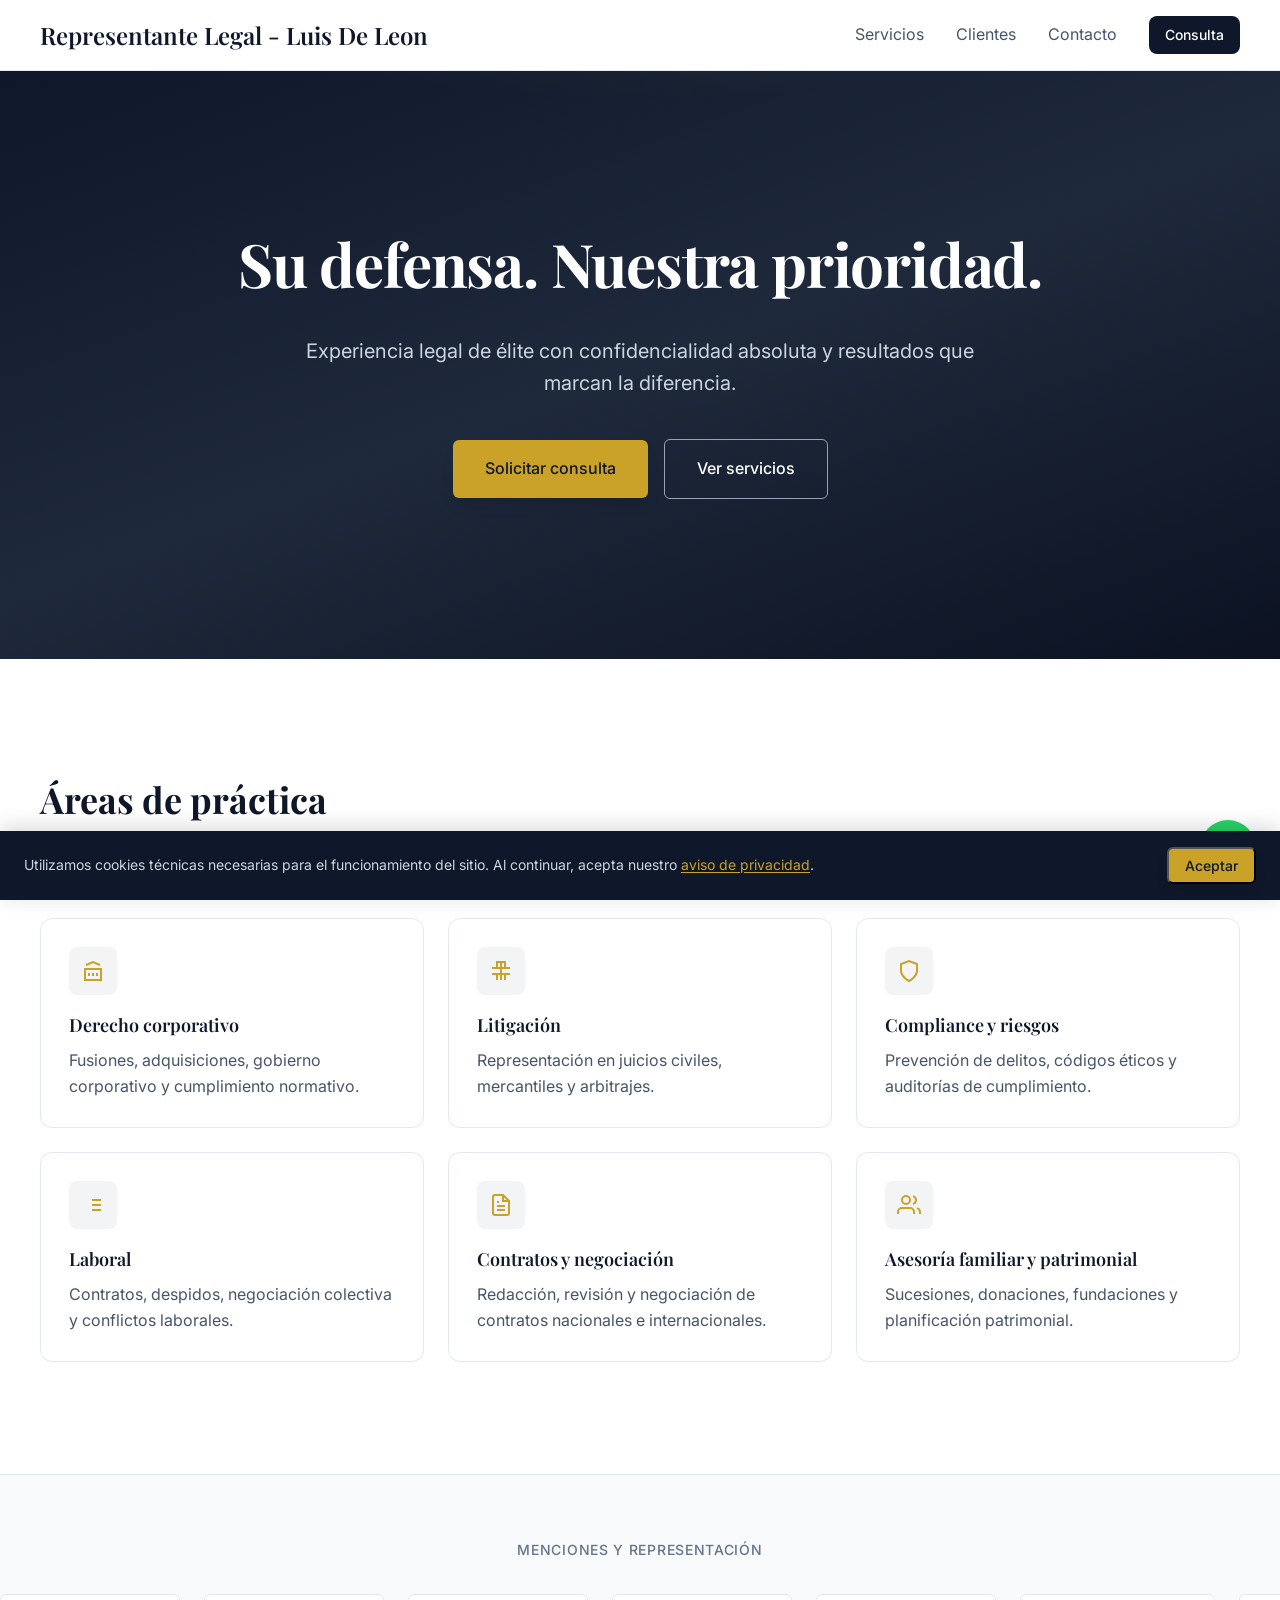
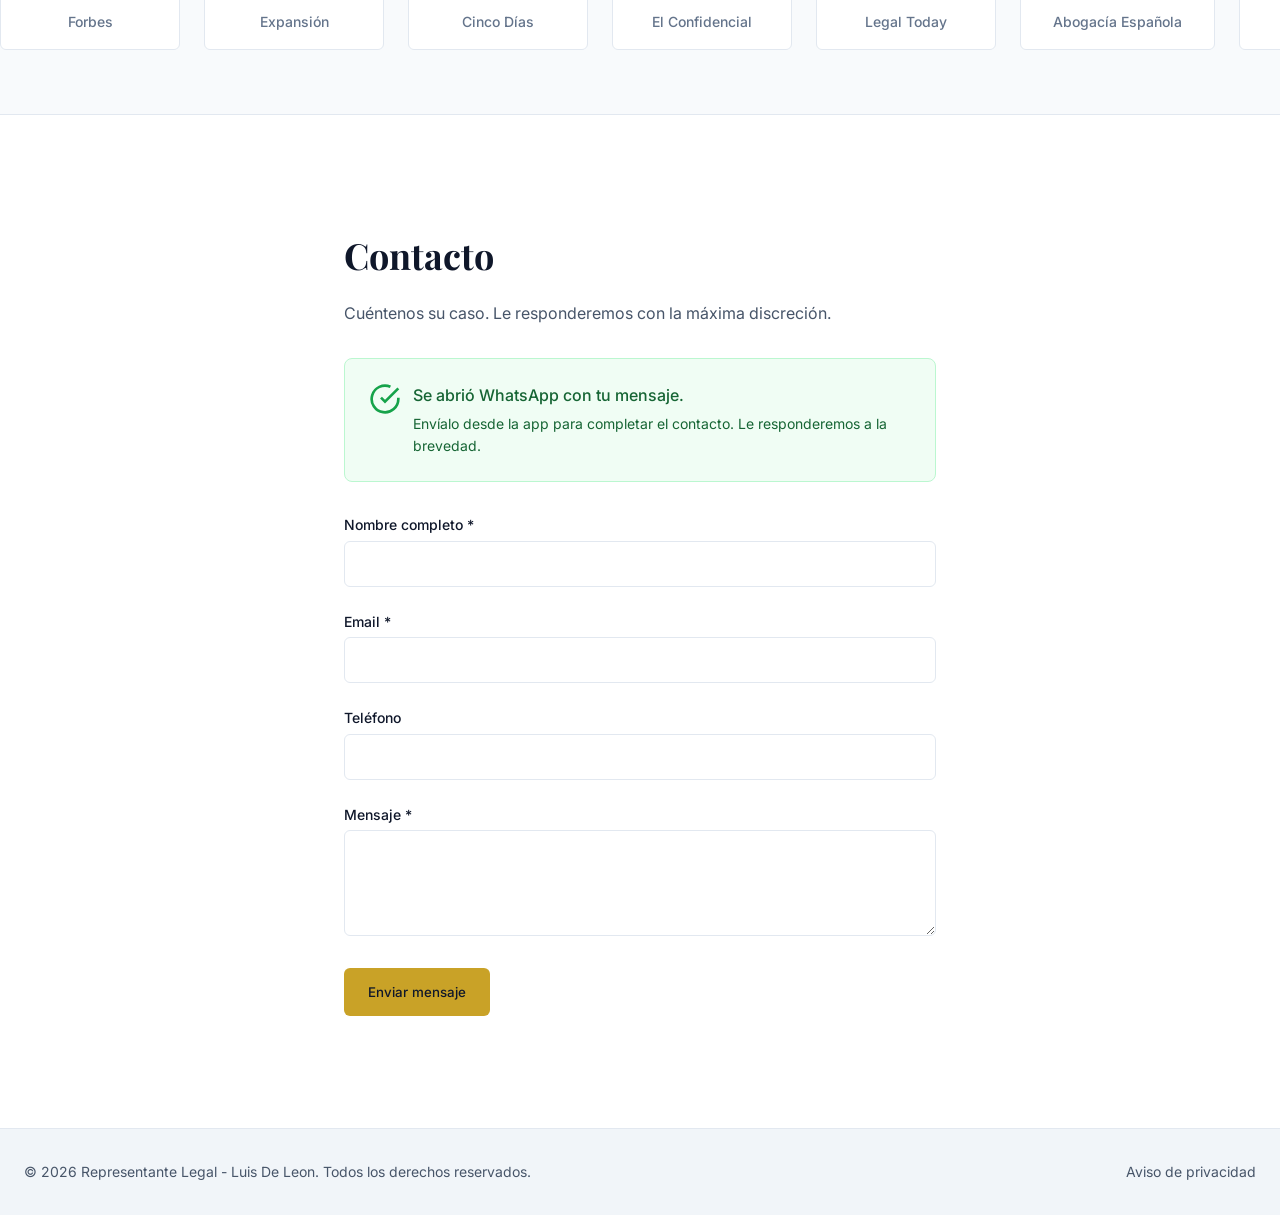
==== index.html @ 4adffdd0 "Add files via upload" ====
<!DOCTYPE html>
<html lang="es">
<head>
  <meta charset="UTF-8" />
  <meta name="viewport" content="width=device-width, initial-scale=1.0" />
  <meta http-equiv="X-UA-Compatible" content="IE=edge" />
  <meta name="description" content="Despacho legal de élite. Representante Legal - Luis De Leon. Defensa jurídica experta, corporativo, litigación y compliance con confidencialidad absoluta." />
  <meta name="keywords" content="abogado, representante legal, derecho corporativo, litigación, compliance, Luis De Leon, asesoría legal" />
  <meta name="author" content="Representante Legal - Luis De Leon" />
  <meta name="robots" content="index, follow" />
  <meta name="theme-color" content="#1a2b49" />
  <link rel="canonical" href="https://tudominio.com/" />
  <!-- Open Graph -->
  <meta property="og:type" content="website" />
  <meta property="og:url" content="https://tudominio.com/" />
  <meta property="og:title" content="Representante Legal - Luis De Leon | Defensa jurídica experta" />
  <meta property="og:description" content="Experiencia legal de élite con confidencialidad absoluta. Corporativo, litigación, compliance y asesoría patrimonial." />
  <meta property="og:image" content="https://tudominio.com/og-image.jpg" />
  <meta property="og:locale" content="es_ES" />
  <meta property="og:site_name" content="Representante Legal - Luis De Leon" />
  <!-- Twitter Card -->
  <meta name="twitter:card" content="summary_large_image" />
  <meta name="twitter:title" content="Representante Legal - Luis De Leon" />
  <meta name="twitter:description" content="Defensa jurídica experta y consultoría con confidencialidad absoluta." />
  <!-- Seguridad: reducir riesgos XSS (no bloquea scripts externos) -->
  <meta http-equiv="X-Content-Type-Options" content="nosniff" />
  <meta http-equiv="Referrer-Policy" content="strict-origin-when-cross-origin" />
  <title>Representante Legal - Luis De Leon | Defensa jurídica experta</title>
  <link rel="preconnect" href="https://fonts.googleapis.com" />
  <link rel="preconnect" href="https://fonts.gstatic.com" crossorigin />
  <link href="https://fonts.googleapis.com/css2?family=Inter:wght@400;500;600;700&family=Playfair+Display:wght@600;700&display=swap" rel="stylesheet" />
  <link rel="stylesheet" href="css/style.css" />
  <script type="application/ld+json">
  {
    "@context": "https://schema.org",
    "@type": "LegalService",
    "name": "Representante Legal - Luis De Leon",
    "description": "Defensa jurídica experta y consultoría con confidencialidad absoluta. Áreas: derecho corporativo, litigación, compliance, laboral, contratos y asesoría patrimonial.",
    "url": "https://tudominio.com/",
    "areaServed": "ES",
    "serviceType": ["Derecho corporativo", "Litigación", "Compliance", "Derecho laboral", "Contratos", "Asesoría patrimonial"]
  }
  </script>
</head>
<body>
  <header class="header" role="banner">
    <div class="header-inner">
      <a href="index.html" class="logo" aria-label="Representante Legal - Luis De Leon - Inicio">Representante Legal - Luis De Leon</a>
      <nav class="nav-desktop" aria-label="Navegación principal">
        <a href="index.html#servicios">Servicios</a>
        <a href="index.html#clientes">Clientes</a>
        <a href="index.html#contacto">Contacto</a>
        <a href="index.html#contacto" class="btn-consulta">Consulta</a>
      </nav>
      <button type="button" class="btn-menu" aria-expanded="false" aria-controls="mobile-menu" aria-label="Abrir menú">
        <svg class="icon-menu" width="24" height="24" viewBox="0 0 24 24" fill="none" stroke="currentColor" stroke-width="2" aria-hidden="true"><path d="M3 12h18M3 6h18M3 18h18"/></svg>
        <svg class="icon-close" width="24" height="24" viewBox="0 0 24 24" fill="none" stroke="currentColor" stroke-width="2" aria-hidden="true" hidden><path d="M18 6L6 18M6 6l12 12"/></svg>
      </button>
    </div>
    <div id="mobile-menu" class="mobile-menu" hidden aria-label="Menú móvil">
      <a href="index.html#servicios">Servicios</a>
      <a href="index.html#clientes">Clientes</a>
      <a href="index.html#contacto">Contacto</a>
      <a href="index.html#contacto" class="btn-consulta-mobile">Consulta</a>
    </div>
  </header>

  <main>
    <section class="hero" aria-labelledby="hero-heading">
      <div class="hero-inner">
        <h1 id="hero-heading">Su defensa. Nuestra prioridad.</h1>
        <p class="hero-subtitle">Experiencia legal de élite con confidencialidad absoluta y resultados que marcan la diferencia.</p>
        <div class="hero-buttons">
          <a href="#contacto" class="btn btn-primary cta-shine">Solicitar consulta</a>
          <a href="#servicios" class="btn btn-secondary">Ver servicios</a>
        </div>
      </div>
    </section>

    <section id="servicios" class="section section-services" aria-labelledby="services-heading">
      <div class="container">
        <h2 id="services-heading">Áreas de práctica</h2>
        <p class="section-lead">Servicios legales de alto nivel para empresas, directivos y familias.</p>
        <ul class="services-grid" role="list">
          <li><article class="service-card"><span class="service-icon" aria-hidden="true"><svg width="24" height="24" viewBox="0 0 24 24" fill="none" stroke="currentColor" stroke-width="2"><path d="M3 21h18M3 10h18M5 6l7-3 7 3M4 10v11M20 10v11M8 14v3M12 14v3M16 14v3"/></svg></span><h3>Derecho corporativo</h3><p>Fusiones, adquisiciones, gobierno corporativo y cumplimiento normativo.</p></article></li>
          <li><article class="service-card"><span class="service-icon" aria-hidden="true"><svg width="24" height="24" viewBox="0 0 24 24" fill="none" stroke="currentColor" stroke-width="2"><path d="M12 3v18M3 9h18M3 15h18M8 9V3h8v6M8 21v-6h8v6"/></svg></span><h3>Litigación</h3><p>Representación en juicios civiles, mercantiles y arbitrajes.</p></article></li>
          <li><article class="service-card"><span class="service-icon" aria-hidden="true"><svg width="24" height="24" viewBox="0 0 24 24" fill="none" stroke="currentColor" stroke-width="2"><path d="M12 22s8-4 8-10V5l-8-3-8 3v7c0 6 8 10 8 10z"/></svg></span><h3>Compliance y riesgos</h3><p>Prevención de delitos, códigos éticos y auditorías de cumplimiento.</p></article></li>
          <li><article class="service-card"><span class="service-icon" aria-hidden="true"><svg width="24" height="24" viewBox="0 0 24 24" fill="none" stroke="currentColor" stroke-width="2"><path d="M20 7h-9M20 12h-9M20 17h-9M4 7h.01M4 12h.01M4 17h.01"/></svg></span><h3>Laboral</h3><p>Contratos, despidos, negociación colectiva y conflictos laborales.</p></article></li>
          <li><article class="service-card"><span class="service-icon" aria-hidden="true"><svg width="24" height="24" viewBox="0 0 24 24" fill="none" stroke="currentColor" stroke-width="2"><path d="M14 2H6a2 2 0 0 0-2 2v16a2 2 0 0 0 2 2h12a2 2 0 0 0 2-2V8z"/><path d="M14 2v6h6M16 13H8M16 17H8M10 9H8"/></svg></span><h3>Contratos y negociación</h3><p>Redacción, revisión y negociación de contratos nacionales e internacionales.</p></article></li>
          <li><article class="service-card"><span class="service-icon" aria-hidden="true"><svg width="24" height="24" viewBox="0 0 24 24" fill="none" stroke="currentColor" stroke-width="2"><path d="M17 21v-2a4 4 0 0 0-4-4H5a4 4 0 0 0-4 4v2"/><circle cx="9" cy="7" r="4"/><path d="M23 21v-2a4 4 0 0 0-3-3.87M16 3.13a4 4 0 0 1 0 7.75"/></svg></span><h3>Asesoría familiar y patrimonial</h3><p>Sucesiones, donaciones, fundaciones y planificación patrimonial.</p></article></li>
        </ul>
      </div>
    </section>

    <section id="clientes" class="section section-social" aria-labelledby="social-heading">
      <p id="social-heading" class="social-label">Menciones y representación</p>
      <div class="carousel-wrap">
        <div class="carousel-track" aria-hidden="true">
          <span class="carousel-item">Forbes</span><span class="carousel-item">Expansión</span><span class="carousel-item">Cinco Días</span><span class="carousel-item">El Confidencial</span><span class="carousel-item">Legal Today</span><span class="carousel-item">Abogacía Española</span><span class="carousel-item">ICAM</span><span class="carousel-item">Consejo General</span>
          <span class="carousel-item">Forbes</span><span class="carousel-item">Expansión</span><span class="carousel-item">Cinco Días</span><span class="carousel-item">El Confidencial</span><span class="carousel-item">Legal Today</span><span class="carousel-item">Abogacía Española</span><span class="carousel-item">ICAM</span><span class="carousel-item">Consejo General</span>
        </div>
      </div>
    </section>

    <section id="contacto" class="section section-contact" aria-labelledby="contact-heading">
      <div class="container container-narrow">
        <h2 id="contact-heading">Contacto</h2>
        <p class="section-lead">Cuéntenos su caso. Le responderemos con la máxima discreción.</p>
        <div id="form-success" class="form-success" hidden role="status">
          <svg width="32" height="32" viewBox="0 0 24 24" fill="none" stroke="currentColor" stroke-width="2" aria-hidden="true"><path d="M22 11.08V12a10 10 0 1 1-5.93-9.14"/><path d="M22 4L12 14.01l-3-3"/></svg>
          <div>
            <p class="form-success-title">Se abrió WhatsApp con tu mensaje.</p>
            <p class="form-success-text">Envíalo desde la app para completar el contacto. Le responderemos a la brevedad.</p>
          </div>
        </div>
        <form id="contact-form" class="contact-form" novalidate>
          <div class="field">
            <label for="name">Nombre completo *</label>
            <input type="text" id="name" name="name" autocomplete="name" required />
            <p id="name-error" class="field-error" role="alert" hidden></p>
          </div>
          <div class="field">
            <label for="email">Email *</label>
            <input type="email" id="email" name="email" autocomplete="email" required />
            <p id="email-error" class="field-error" role="alert" hidden></p>
          </div>
          <div class="field">
            <label for="phone">Teléfono</label>
            <input type="tel" id="phone" name="phone" autocomplete="tel" />
            <p id="phone-error" class="field-error" role="alert" hidden></p>
          </div>
          <div class="field">
            <label for="message">Mensaje *</label>
            <textarea id="message" name="message" rows="4" required></textarea>
            <p id="message-error" class="field-error" role="alert" hidden></p>
          </div>
          <p id="form-root-error" class="field-error form-root-error" role="alert" hidden></p>
          <button type="submit" class="btn btn-submit cta-shine" id="submit-btn">Enviar mensaje</button>
        </form>
      </div>
    </section>
  </main>

  <footer class="footer">
    <div class="footer-inner">
      <p class="footer-copy">© 2026 Representante Legal - Luis De Leon. Todos los derechos reservados.</p>
      <nav class="footer-nav" aria-label="Enlaces legales">
        <a href="aviso-privacidad.html">Aviso de privacidad</a>
      </nav>
    </div>
  </footer>

  <div id="cookie-consent" class="cookie-consent" role="dialog" aria-label="Aviso de cookies" aria-describedby="cookie-text">
    <div class="cookie-inner">
      <p id="cookie-text">Utilizamos cookies técnicas necesarias para el funcionamiento del sitio. Al continuar, acepta nuestro <a href="aviso-privacidad.html">aviso de privacidad</a>.</p>
      <div class="cookie-actions">
        <button type="button" id="cookie-accept" class="btn btn-primary btn-sm">Aceptar</button>
      </div>
    </div>
  </div>

  <a href="https://wa.me/528281201370" target="_blank" rel="noopener noreferrer" class="whatsapp-float" aria-label="Contactar por WhatsApp">
    <svg width="32" height="32" viewBox="0 0 24 24" fill="currentColor" aria-hidden="true"><path d="M17.472 14.382c-.297-.149-1.758-.867-2.03-.967-.273-.099-.471-.148-.67.15-.197.297-.767.966-.94 1.164-.173.199-.347.223-.644.075-.297-.15-1.255-.463-2.39-1.475-.883-.788-1.48-1.761-1.653-2.059-.173-.297-.018-.458.13-.606.134-.133.298-.347.446-.52.149-.174.198-.298.298-.497.099-.198.05-.371-.025-.52-.075-.149-.669-1.612-.916-2.207-.242-.579-.487-.5-.669-.51-.173-.008-.371-.01-.57-.01-.198 0-.52.074-.792.372-.272.297-1.04 1.016-1.04 2.479 0 1.462 1.065 2.875 1.213 3.074.149.198 2.096 3.2 5.077 4.487.709.306 1.262.489 1.694.625.712.227 1.36.195 1.871.118.571-.085 1.758-.719 2.006-1.413.248-.694.248-1.289.173-1.413-.074-.124-.272-.198-.57-.347m-5.421 7.403h-.004a9.87 9.87 0 01-5.031-1.378l-.361-.214-3.741.982.998-3.648-.235-.374a9.86 9.86 0 01-1.51-5.26c.001-5.45 4.436-9.884 9.888-9.884 2.64 0 5.122 1.03 6.988 2.898a9.825 9.825 0 012.893 6.994c-.003 5.45-4.437 9.884-9.885 9.884m8.413-18.297A11.815 11.815 0 0012.05 0C5.495 0 .16 5.335.157 11.892c0 2.096.547 4.142 1.588 5.945L.057 24l6.305-1.654a11.882 11.882 0 005.683 1.448h.005c6.554 0 11.89-5.335 11.893-11.893a11.821 11.821 0 00-3.48-8.413z"/></svg>
  </a>

  <script src="js/main.js"></script>
</body>
</html>
---- css/style.css ----
/* ===== Variables y base ===== */
:root {
  --navy: #0f172a;
  --navy-mid: #1e293b;
  --navy-light: #334155;
  --gold: #c9a227;
  --gold-soft: rgba(201, 162, 39, 0.15);
  --white: #ffffff;
  --slate-100: #f1f5f9;
  --slate-200: #e2e8f0;
  --slate-300: #cbd5e1;
  --slate-400: #94a3b8;
  --slate-500: #64748b;
  --slate-600: #475569;
  --slate-700: #334155;
  --green-50: #f0fdf4;
  --green-200: #bbf7d0;
  --green-600: #16a34a;
  --green-800: #166534;
  --red-600: #dc2626;
  --font-display: "Playfair Display", Georgia, serif;
  --font-body: "Inter", system-ui, sans-serif;
  --radius: 8px;
  --radius-lg: 12px;
  --shadow: 0 4px 6px -1px rgba(15, 23, 42, 0.08);
  --shadow-lg: 0 20px 25px -5px rgba(15, 23, 42, 0.1);
  --transition: 0.25s ease;
}

*,
*::before,
*::after {
  box-sizing: border-box;
}

html {
  scroll-behavior: smooth;
}

body {
  margin: 0;
  font-family: var(--font-body);
  font-size: 1rem;
  line-height: 1.6;
  color: var(--navy);
  background: var(--white);
  -webkit-font-smoothing: antialiased;
}

h1, h2, h3 {
  font-family: var(--font-display);
}

a {
  color: inherit;
  text-decoration: none;
}

button {
  font-family: inherit;
  cursor: pointer;
}

/* ===== Header (sticky + glassmorphism) ===== */
.header {
  position: sticky;
  top: 0;
  z-index: 50;
  width: 100%;
  border-bottom: 1px solid rgba(226, 232, 240, 0.8);
  background: rgba(255, 255, 255, 0.8);
  backdrop-filter: blur(12px);
  -webkit-backdrop-filter: blur(12px);
}

.header-inner {
  max-width: 80rem;
  margin: 0 auto;
  padding: 1rem 1.5rem;
  display: flex;
  align-items: center;
  justify-content: space-between;
}

@media (min-width: 768px) {
  .header-inner { padding: 1rem 2rem; }
}

@media (min-width: 1024px) {
  .header-inner { padding: 1rem 2.5rem; }
}

.logo {
  font-family: var(--font-display);
  font-size: 1.25rem;
  font-weight: 600;
  color: var(--navy);
}

@media (min-width: 640px) {
  .logo { font-size: 1.5rem; }
}

.logo:focus-visible {
  outline: 2px solid var(--gold);
  outline-offset: 2px;
}

.nav-desktop {
  display: none;
  align-items: center;
  gap: 2rem;
}

@media (min-width: 768px) {
  .nav-desktop { display: flex; }
}

.nav-desktop a {
  color: var(--slate-600);
  transition: color 0.2s;
}

.nav-desktop a:hover,
.nav-desktop a:focus-visible {
  color: var(--gold);
}

.nav-desktop a:focus-visible {
  outline: 2px solid var(--gold);
  outline-offset: 2px;
  border-radius: 4px;
}

.btn-consulta {
  padding: 0.5rem 1rem;
  font-size: 0.875rem;
  font-weight: 500;
  color: var(--white) !important;
  background: var(--navy);
  border-radius: var(--radius);
  transition: background var(--transition);
}

.btn-consulta:hover {
  background: rgba(26, 43, 73, 0.9);
}

.btn-menu {
  padding: 0.5rem;
  color: var(--navy);
  background: transparent;
  border: none;
  border-radius: 6px;
}

.btn-menu:hover,
.btn-menu:focus-visible {
  background: var(--slate-200);
  outline: 2px solid var(--gold);
  outline-offset: 2px;
}

.btn-menu .icon-close { display: none; }
.btn-menu[aria-expanded="true"] .icon-menu { display: none; }
.btn-menu[aria-expanded="true"] .icon-close { display: block; }

@media (min-width: 768px) {
  .btn-menu { display: none; }
}

.mobile-menu {
  border-top: 1px solid var(--slate-200);
  background: rgba(255, 255, 255, 0.95);
  backdrop-filter: blur(8px);
  padding: 1rem 1.5rem;
  display: flex;
  flex-direction: column;
  gap: 0.25rem;
}

.mobile-menu[hidden] {
  display: none !important;
}

@media (min-width: 768px) {
  .mobile-menu { display: none !important; }
}

.mobile-menu a {
  padding: 0.5rem 0.75rem;
  color: var(--slate-700);
  border-radius: 6px;
}

.mobile-menu a:hover {
  background: var(--slate-200);
  color: var(--gold);
}

.btn-consulta-mobile {
  margin-top: 0.5rem;
  padding: 0.5rem 1rem;
  text-align: center;
  font-weight: 500;
  color: var(--white) !important;
  background: var(--navy);
  border-radius: 6px;
}

/* ===== Hero (futurista y elegante) ===== */
.hero {
  position: relative;
  background: linear-gradient(160deg, var(--navy) 0%, var(--navy-mid) 50%, #0c1222 100%);
  padding: 5rem 1.5rem 6rem;
  overflow: hidden;
}

.hero::before {
  content: "";
  position: absolute;
  top: 0;
  left: 0;
  right: 0;
  bottom: 0;
  background: radial-gradient(ellipse 80% 50% at 50% -20%, rgba(201, 162, 39, 0.08) 0%, transparent 50%);
  pointer-events: none;
}

.hero-inner {
  position: relative;
  z-index: 1;
}

@media (min-width: 640px) {
  .hero { padding: 7rem 2rem 8rem; }
}

@media (min-width: 1024px) {
  .hero { padding: 9rem 2.5rem 10rem; }
}

.hero-inner {
  max-width: 56rem;
  margin: 0 auto;
  text-align: center;
}

.hero h1 {
  margin: 0;
  font-size: 2.25rem;
  font-weight: 700;
  letter-spacing: -0.02em;
  color: var(--white);
}

@media (min-width: 640px) {
  .hero h1 { font-size: 3rem; }
}

@media (min-width: 1024px) {
  .hero h1 { font-size: 3.75rem; }
}

.hero-subtitle {
  margin: 1.5rem 0 0;
  max-width: 42rem;
  margin-left: auto;
  margin-right: auto;
  font-size: 1.125rem;
  color: var(--slate-300);
}

@media (min-width: 640px) {
  .hero-subtitle { font-size: 1.25rem; }
}

.hero-buttons {
  margin-top: 2.5rem;
  display: flex;
  flex-direction: column;
  align-items: center;
  justify-content: center;
  gap: 1rem;
}

@media (min-width: 640px) {
  .hero-buttons { flex-direction: row; }
}

/* ===== Botones ===== */
.btn {
  display: inline-flex;
  align-items: center;
  justify-content: center;
  padding: 1rem 2rem;
  font-weight: 500;
  border-radius: 6px;
  transition: background 0.2s, border-color 0.2s, color 0.2s;
}

.btn:focus-visible {
  outline: 2px solid var(--gold);
  outline-offset: 2px;
}

.btn-primary {
  color: var(--navy);
  background: var(--gold);
  box-shadow: 0 10px 15px -3px rgba(0, 0, 0, 0.1);
}

.btn-primary:hover {
  background: rgba(181, 148, 16, 0.9);
}

.btn-secondary {
  color: var(--white);
  border: 1px solid var(--slate-400);
}

.btn-secondary:hover {
  border-color: var(--gold);
  color: var(--gold);
}

/* CTA shine */
.cta-shine {
  position: relative;
  overflow: hidden;
}

.cta-shine::after {
  content: "";
  position: absolute;
  top: 0;
  left: -100%;
  width: 50%;
  height: 100%;
  background: linear-gradient(90deg, transparent, rgba(255, 255, 255, 0.25), transparent);
  transition: left 0.6s ease;
}

.cta-shine:hover::after {
  left: 100%;
}

/* ===== Contenedores y secciones ===== */
.container {
  max-width: 80rem;
  margin: 0 auto;
  padding: 4rem 1.5rem;
}

@media (min-width: 640px) {
  .container { padding: 6rem 2rem; }
}

@media (min-width: 1024px) {
  .container { padding: 7rem 2.5rem; }
}

.container-narrow {
  max-width: 42rem;
}

.section-lead {
  margin: 1rem 0 0;
  max-width: 42rem;
  color: var(--slate-600);
}

.section h2 {
  margin: 0;
  font-size: 1.875rem;
  font-weight: 700;
  color: var(--navy);
}

@media (min-width: 640px) {
  .section h2 { font-size: 2.25rem; }
}

/* ===== Servicios ===== */
.section-services {
  background: var(--white);
  scroll-margin-top: 5rem;
}

.services-grid {
  margin: 3rem 0 0;
  padding: 0;
  list-style: none;
  display: grid;
  gap: 1.5rem;
}

@media (min-width: 640px) {
  .services-grid { grid-template-columns: repeat(2, 1fr); }
}

@media (min-width: 1024px) {
  .services-grid { grid-template-columns: repeat(3, 1fr); }
}

.service-card {
  padding: 1.75rem;
  border: 1px solid var(--slate-200);
  border-radius: var(--radius-lg);
  background: var(--white);
  transition: border-color var(--transition), box-shadow var(--transition), transform var(--transition);
}

.service-card:hover,
.service-card:focus-within {
  border-color: var(--gold);
  box-shadow: var(--shadow-lg);
  transform: translateY(-2px);
}

.service-icon {
  display: inline-flex;
  align-items: center;
  justify-content: center;
  width: 3rem;
  height: 3rem;
  border-radius: 8px;
  background: rgba(26, 43, 73, 0.05);
  color: var(--gold);
}

.service-card h3 {
  margin: 1rem 0 0;
  font-size: 1.125rem;
  font-weight: 600;
  color: var(--navy);
}

.service-card p {
  margin: 0.5rem 0 0;
  font-size: 1rem;
  color: var(--slate-600);
}

/* ===== Social proof (carrusel) ===== */
.section-social {
  border-top: 1px solid var(--slate-200);
  border-bottom: 1px solid var(--slate-200);
  background: #f8fafc;
  padding: 3rem 0 4rem;
  scroll-margin-top: 5rem;
}

@media (min-width: 640px) {
  .section-social { padding: 4rem 0; }
}

.social-label {
  text-align: center;
  font-size: 0.875rem;
  font-weight: 500;
  text-transform: uppercase;
  letter-spacing: 0.05em;
  color: var(--slate-500);
  margin: 0 0 2rem;
}

.carousel-wrap {
  overflow: hidden;
}

.carousel-track {
  display: flex;
  gap: 1.5rem;
  animation: carousel 30s linear infinite;
  width: max-content;
}

.carousel-item {
  flex-shrink: 0;
  min-width: 180px;
  padding: 1rem 2rem;
  display: flex;
  align-items: center;
  justify-content: center;
  border: 1px solid var(--slate-200);
  border-radius: 6px;
  background: var(--white);
  font-size: 0.875rem;
  font-weight: 500;
  color: var(--slate-500);
}

@keyframes carousel {
  0% { transform: translateX(0); }
  100% { transform: translateX(-50%); }
}

/* ===== Contacto ===== */
.section-contact {
  background: var(--white);
  scroll-margin-top: 5rem;
}

.form-success {
  margin-top: 2rem;
  padding: 1.5rem;
  display: flex;
  align-items: flex-start;
  gap: 0.75rem;
  border: 1px solid var(--green-200);
  border-radius: 8px;
  background: var(--green-50);
  color: var(--green-800);
}

.form-success svg {
  flex-shrink: 0;
  color: var(--green-600);
}

.form-success-title {
  margin: 0;
  font-weight: 500;
}

.form-success-text {
  margin: 0.25rem 0 0;
  font-size: 0.875rem;
}

.contact-form {
  margin-top: 2rem;
  display: flex;
  flex-direction: column;
  gap: 1.5rem;
}

.contact-form.hidden {
  display: none;
}

.field label {
  display: block;
  font-size: 0.875rem;
  font-weight: 500;
  color: var(--navy);
  margin-bottom: 0.25rem;
}

.field input,
.field textarea {
  width: 100%;
  padding: 0.75rem 1rem;
  font-family: inherit;
  font-size: 1rem;
  color: var(--navy);
  border: 1px solid var(--slate-200);
  border-radius: 6px;
  background: var(--white);
  transition: border-color 0.2s, box-shadow 0.2s;
}

.field input:focus,
.field textarea:focus {
  outline: none;
  border-color: var(--gold);
  box-shadow: 0 0 0 1px var(--gold);
}

.field input::placeholder,
.field textarea::placeholder {
  color: var(--slate-400);
}

.field-error {
  margin: 0.25rem 0 0;
  font-size: 0.875rem;
  color: var(--red-600);
}

.form-root-error {
  margin-top: 0;
}

.btn-submit {
  align-self: flex-start;
  padding: 1rem 1.5rem;
  font-weight: 500;
  color: var(--navy);
  background: var(--gold);
  border: none;
  border-radius: 6px;
  width: 100%;
}

@media (min-width: 640px) {
  .btn-submit { width: auto; }
}

.btn-submit:hover:not(:disabled) {
  background: rgba(181, 148, 16, 0.9);
}

.btn-submit:disabled {
  opacity: 0.7;
  cursor: not-allowed;
}

.btn-submit:focus-visible {
  outline: 2px solid var(--gold);
  outline-offset: 2px;
}

/* ===== WhatsApp flotante ===== */
.whatsapp-float {
  position: fixed;
  bottom: 1.5rem;
  right: 1.5rem;
  z-index: 40;
  width: 3.5rem;
  height: 3.5rem;
  display: flex;
  align-items: center;
  justify-content: center;
  background: #25d366;
  color: var(--white);
  border-radius: 50%;
  box-shadow: 0 10px 15px -3px rgba(0, 0, 0, 0.1);
  transition: transform 0.2s, box-shadow 0.2s;
}

.whatsapp-float:hover {
  transform: scale(1.1);
  box-shadow: 0 20px 25px -5px rgba(0, 0, 0, 0.1);
}

.whatsapp-float:focus-visible {
  outline: 4px solid rgba(37, 211, 102, 0.5);
  outline-offset: 2px;
}

/* ===== Footer ===== */
.footer {
  border-top: 1px solid var(--slate-200);
  background: var(--slate-100);
  padding: 2rem 1.5rem;
}

.footer-inner {
  max-width: 80rem;
  margin: 0 auto;
  display: flex;
  flex-wrap: wrap;
  align-items: center;
  justify-content: space-between;
  gap: 1rem;
}

.footer-copy {
  margin: 0;
  font-size: 0.875rem;
  color: var(--slate-600);
}

.footer-nav {
  display: flex;
  gap: 1.5rem;
}

.footer-nav a {
  font-size: 0.875rem;
  color: var(--slate-600);
  transition: color var(--transition);
}

.footer-nav a:hover,
.footer-nav a:focus-visible {
  color: var(--gold);
}

/* ===== Página legal (Aviso de privacidad) ===== */
.legal-page {
  padding: 4rem 0 5rem;
  min-height: 60vh;
}

.legal-header {
  margin-bottom: 2.5rem;
}

.legal-back {
  display: inline-block;
  font-size: 0.875rem;
  color: var(--slate-500);
  margin-bottom: 1rem;
  transition: color var(--transition);
}

.legal-back:hover {
  color: var(--gold);
}

.legal-header h1 {
  margin: 0;
  font-size: 2rem;
  font-weight: 700;
  color: var(--navy);
}

@media (min-width: 640px) {
  .legal-header h1 { font-size: 2.25rem; }
}

.legal-updated {
  margin: 0.5rem 0 0;
  font-size: 0.875rem;
  color: var(--slate-500);
}

.legal-content {
  font-size: 1rem;
  line-height: 1.75;
}

.legal-content section {
  margin-top: 2rem;
}

.legal-content section:first-of-type {
  margin-top: 0;
}

.legal-content h2 {
  margin: 0;
  font-size: 1.25rem;
  font-weight: 600;
  color: var(--navy);
}

.legal-content p {
  margin: 0.75rem 0 0;
  color: var(--slate-600);
}

.legal-content a {
  color: var(--gold);
  text-decoration: underline;
  text-underline-offset: 2px;
}

.legal-contact {
  margin-top: 2.5rem !important;
  padding-top: 1.5rem;
  border-top: 1px solid var(--slate-200);
  font-size: 0.9375rem;
}

/* ===== Banner de cookies ===== */
.cookie-consent {
  position: fixed;
  bottom: 0;
  left: 0;
  right: 0;
  z-index: 60;
  padding: 1rem 1.5rem;
  background: var(--navy);
  color: var(--slate-300);
  box-shadow: 0 -4px 20px rgba(0, 0, 0, 0.15);
}

.cookie-consent[hidden] {
  display: none !important;
}

.cookie-inner {
  max-width: 80rem;
  margin: 0 auto;
  display: flex;
  flex-wrap: wrap;
  align-items: center;
  justify-content: space-between;
  gap: 1rem;
}

.cookie-consent p {
  margin: 0;
  font-size: 0.875rem;
  flex: 1;
  min-width: 200px;
}

.cookie-consent a {
  color: var(--gold);
  text-decoration: underline;
  text-underline-offset: 2px;
}

.cookie-actions {
  flex-shrink: 0;
}

.btn-sm {
  padding: 0.5rem 1rem;
  font-size: 0.875rem;
}

.cookie-consent .btn-primary {
  color: var(--navy);
  background: var(--gold);
}
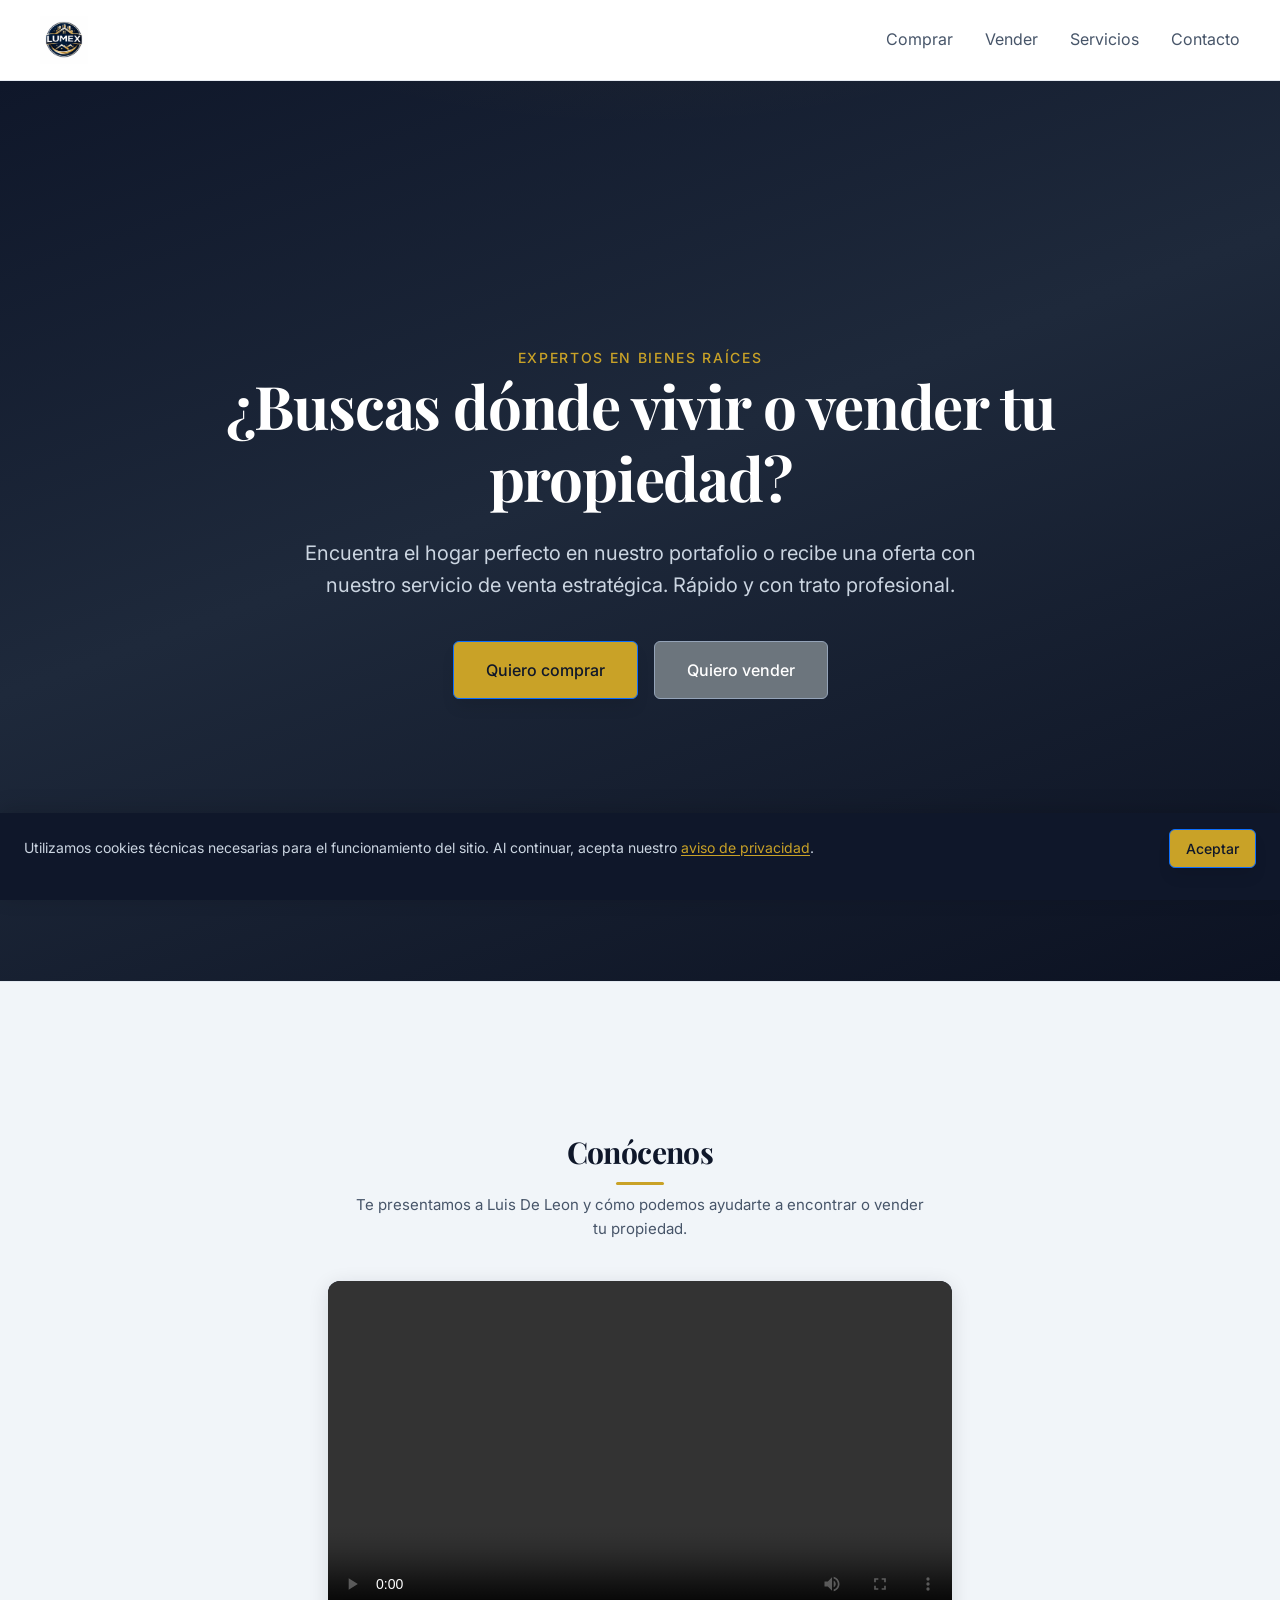
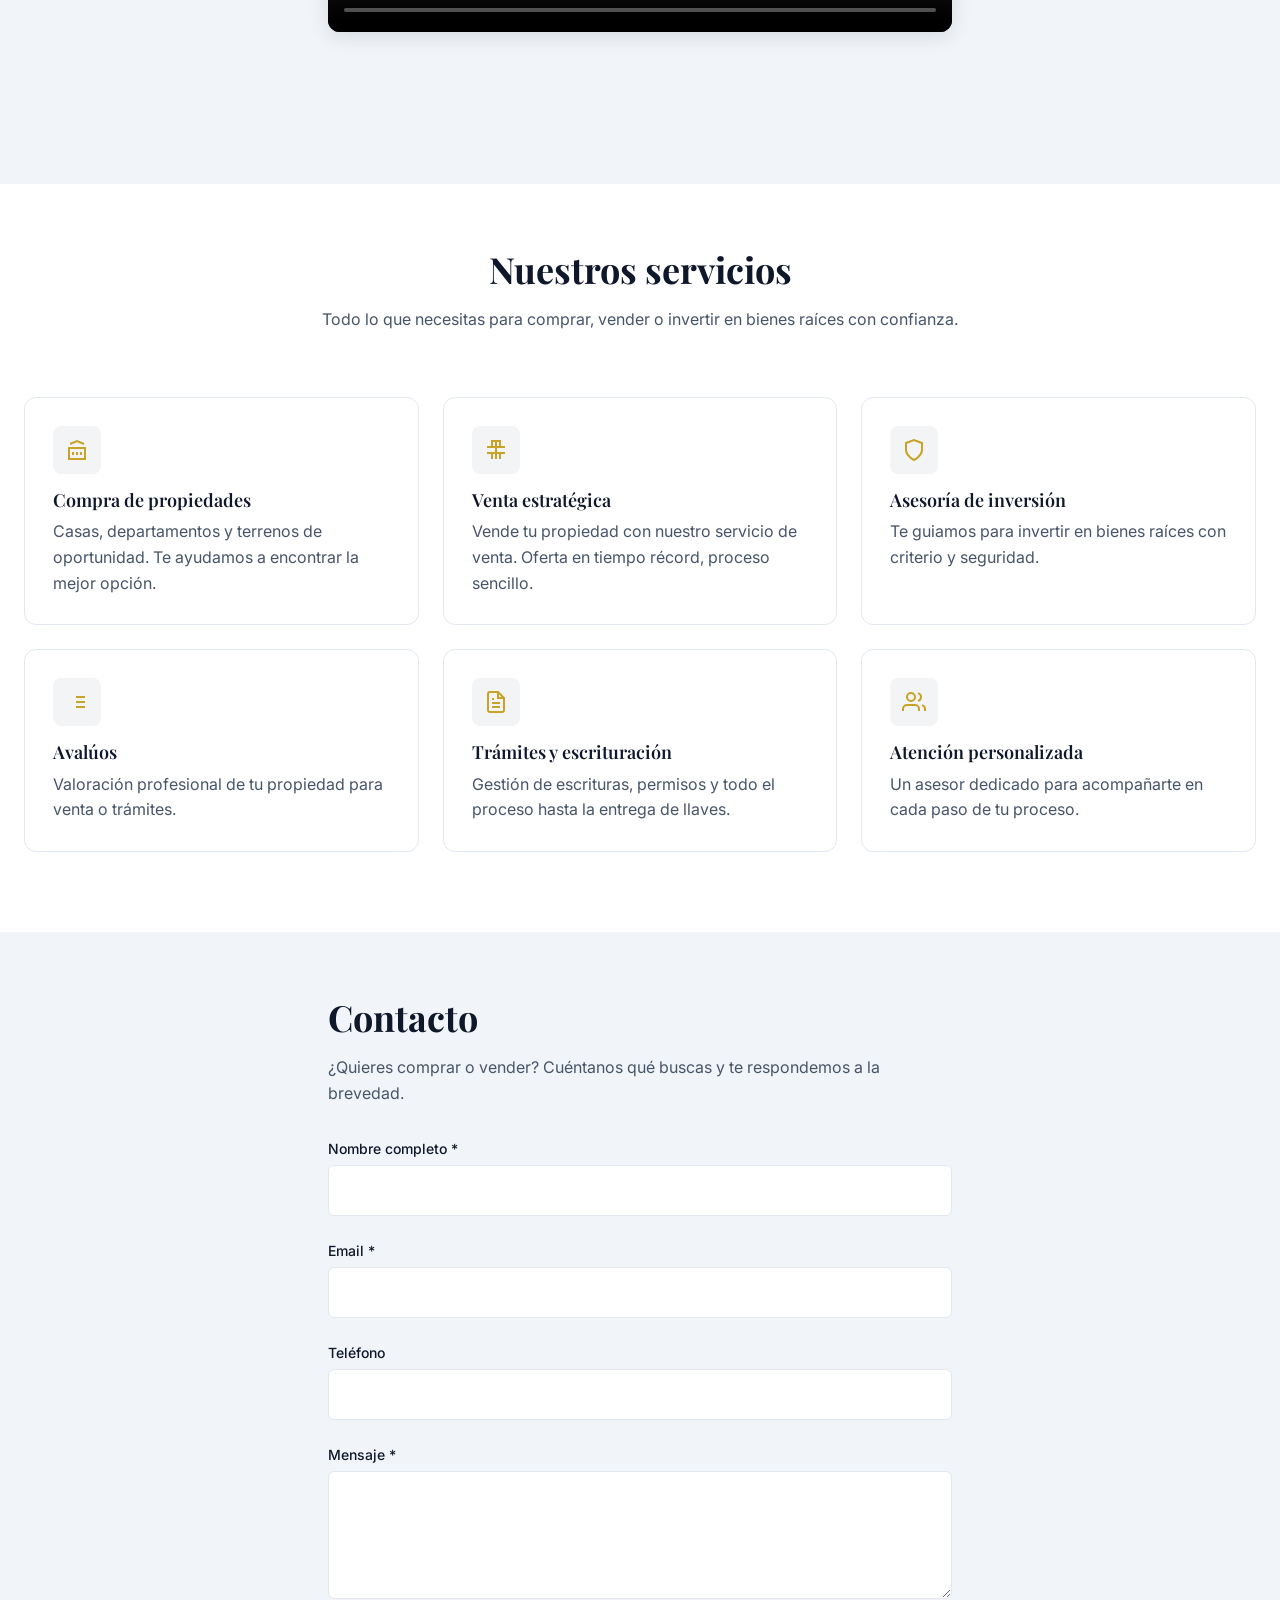
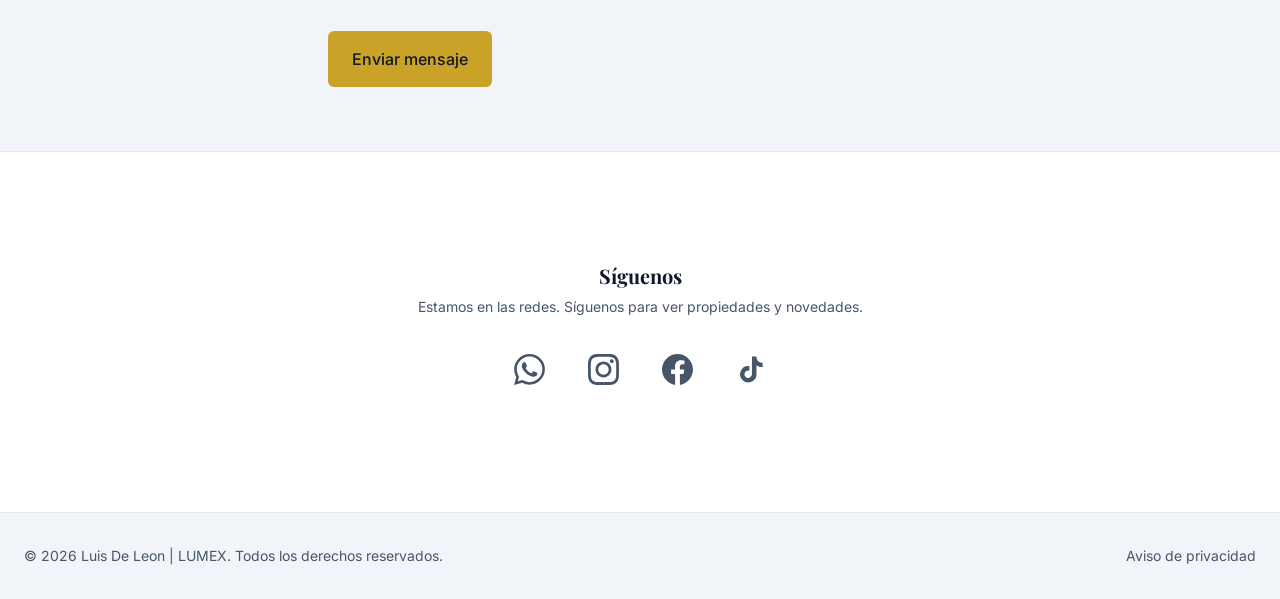
==== commit 85794976: "Add files via upload" ====
--- a/index.html
+++ b/index.html
@@ -2,55 +2,58 @@
 <html lang="es">
 <head>
   <meta charset="UTF-8" />
-  <meta name="viewport" content="width=device-width, initial-scale=1.0" />
+  <meta name="viewport" content="width=device-width, initial-scale=1.0, viewport-fit=cover" />
   <meta http-equiv="X-UA-Compatible" content="IE=edge" />
-  <meta name="description" content="Despacho legal de élite. Representante Legal - Luis De Leon. Defensa jurídica experta, corporativo, litigación y compliance con confidencialidad absoluta." />
-  <meta name="keywords" content="abogado, representante legal, derecho corporativo, litigación, compliance, Luis De Leon, asesoría legal" />
-  <meta name="author" content="Representante Legal - Luis De Leon" />
+  <meta name="description" content="Expertos en bienes raíces. Luis De Leon: compra y venta de propiedades, casas, departamentos y terrenos. Encuentra tu hogar o vende con nosotros." />
+  <meta name="keywords" content="bienes raíces, inmobiliaria, comprar casa, vender casa, propiedades, Luis De Leon, Nuevo León, inversión inmobiliaria" />
+  <meta name="author" content="Luis De Leon | LUMEX" />
   <meta name="robots" content="index, follow" />
   <meta name="theme-color" content="#1a2b49" />
+  <!-- Antes de subir a tu dominio: reemplaza tudominio.com por tu URL real (ver DOMINIO.txt) -->
   <link rel="canonical" href="https://tudominio.com/" />
   <!-- Open Graph -->
   <meta property="og:type" content="website" />
   <meta property="og:url" content="https://tudominio.com/" />
-  <meta property="og:title" content="Representante Legal - Luis De Leon | Defensa jurídica experta" />
-  <meta property="og:description" content="Experiencia legal de élite con confidencialidad absoluta. Corporativo, litigación, compliance y asesoría patrimonial." />
+  <meta property="og:title" content="Luis De Leon | LUMEX - Comprar y vender propiedades" />
+  <meta property="og:description" content="¿Buscas dónde vivir o vender tu propiedad? Encuentra el hogar perfecto o recibe una oferta con nuestro servicio de venta estratégica." />
   <meta property="og:image" content="https://tudominio.com/og-image.jpg" />
-  <meta property="og:locale" content="es_ES" />
-  <meta property="og:site_name" content="Representante Legal - Luis De Leon" />
+  <meta property="og:locale" content="es_MX" />
+  <meta property="og:site_name" content="Luis De Leon | LUMEX" />
   <!-- Twitter Card -->
   <meta name="twitter:card" content="summary_large_image" />
-  <meta name="twitter:title" content="Representante Legal - Luis De Leon" />
-  <meta name="twitter:description" content="Defensa jurídica experta y consultoría con confidencialidad absoluta." />
-  <!-- Seguridad: reducir riesgos XSS (no bloquea scripts externos) -->
+  <meta name="twitter:title" content="Luis De Leon | LUMEX" />
+  <meta name="twitter:description" content="Expertos en bienes raíces. Compra o vende tu propiedad con nosotros." />
+  <!-- Seguridad -->
   <meta http-equiv="X-Content-Type-Options" content="nosniff" />
   <meta http-equiv="Referrer-Policy" content="strict-origin-when-cross-origin" />
-  <title>Representante Legal - Luis De Leon | Defensa jurídica experta</title>
+  <title>Luis De Leon | LUMEX - Comprar y vender propiedades</title>
   <link rel="preconnect" href="https://fonts.googleapis.com" />
   <link rel="preconnect" href="https://fonts.gstatic.com" crossorigin />
   <link href="https://fonts.googleapis.com/css2?family=Inter:wght@400;500;600;700&family=Playfair+Display:wght@600;700&display=swap" rel="stylesheet" />
+  <link href="https://cdn.jsdelivr.net/npm/bootstrap@5.3.2/dist/css/bootstrap.min.css" rel="stylesheet" integrity="sha384-T3c6CoIi6uLrA9TneNEoa7RxnatzjcDSCmG1MXxSR1GAsXEV/Dwwykc2MPK8M2HN" crossorigin="anonymous" />
   <link rel="stylesheet" href="css/style.css" />
   <script type="application/ld+json">
   {
     "@context": "https://schema.org",
-    "@type": "LegalService",
-    "name": "Representante Legal - Luis De Leon",
-    "description": "Defensa jurídica experta y consultoría con confidencialidad absoluta. Áreas: derecho corporativo, litigación, compliance, laboral, contratos y asesoría patrimonial.",
+    "@type": "RealEstateAgent",
+    "name": "Luis De Leon | LUMEX",
+    "description": "Expertos en bienes raíces. Compra y venta de propiedades, casas, departamentos y terrenos. Servicio de venta estratégica y portafolio de oportunidades.",
     "url": "https://tudominio.com/",
-    "areaServed": "ES",
-    "serviceType": ["Derecho corporativo", "Litigación", "Compliance", "Derecho laboral", "Contratos", "Asesoría patrimonial"]
+    "areaServed": { "@type": "State", "name": "Nuevo León" },
+    "serviceType": ["Compra de propiedades", "Venta de propiedades", "Asesoría inmobiliaria", "Inversión en bienes raíces"]
   }
   </script>
+  <link rel="sitemap" type="application/xml" title="Sitemap" href="sitemap.xml" />
 </head>
 <body>
   <header class="header" role="banner">
     <div class="header-inner">
-      <a href="index.html" class="logo" aria-label="Representante Legal - Luis De Leon - Inicio">Representante Legal - Luis De Leon</a>
+      <a href="index.html" class="logo" aria-label="Luis De Leon LUMEX - Inicio"><img src="logo.jpg" alt="Luis De Leon LUMEX" /></a>
       <nav class="nav-desktop" aria-label="Navegación principal">
+        <a href="comprar-propiedad.html">Comprar</a>
+        <a href="vender-propiedad.html">Vender</a>
         <a href="index.html#servicios">Servicios</a>
-        <a href="index.html#clientes">Clientes</a>
         <a href="index.html#contacto">Contacto</a>
-        <a href="index.html#contacto" class="btn-consulta">Consulta</a>
       </nav>
       <button type="button" class="btn-menu" aria-expanded="false" aria-controls="mobile-menu" aria-label="Abrir menú">
         <svg class="icon-menu" width="24" height="24" viewBox="0 0 24 24" fill="none" stroke="currentColor" stroke-width="2" aria-hidden="true"><path d="M3 12h18M3 6h18M3 18h18"/></svg>
@@ -58,59 +61,62 @@
       </button>
     </div>
     <div id="mobile-menu" class="mobile-menu" hidden aria-label="Menú móvil">
+      <a href="comprar-propiedad.html">Comprar</a>
+      <a href="vender-propiedad.html">Vender</a>
       <a href="index.html#servicios">Servicios</a>
-      <a href="index.html#clientes">Clientes</a>
       <a href="index.html#contacto">Contacto</a>
-      <a href="index.html#contacto" class="btn-consulta-mobile">Consulta</a>
     </div>
   </header>
 
-  <main>
-    <section class="hero" aria-labelledby="hero-heading">
+  <main class="main-full">
+    <section class="hero section-full" aria-labelledby="hero-heading">
       <div class="hero-inner">
-        <h1 id="hero-heading">Su defensa. Nuestra prioridad.</h1>
-        <p class="hero-subtitle">Experiencia legal de élite con confidencialidad absoluta y resultados que marcan la diferencia.</p>
-        <div class="hero-buttons">
-          <a href="#contacto" class="btn btn-primary cta-shine">Solicitar consulta</a>
-          <a href="#servicios" class="btn btn-secondary">Ver servicios</a>
+        <p class="hero-tagline">Expertos en bienes raíces</p>
+        <h1 id="hero-heading">¿Buscas dónde vivir o vender tu propiedad?</h1>
+        <p class="hero-subtitle">Encuentra el hogar perfecto en nuestro portafolio o recibe una oferta con nuestro servicio de venta estratégica. Rápido y con trato profesional.</p>
+        <div class="hero-buttons hero-ctas">
+          <a href="comprar-propiedad.html" class="btn btn-primary cta-shine">Quiero comprar</a>
+          <a href="vender-propiedad.html" class="btn btn-secondary">Quiero vender</a>
         </div>
       </div>
     </section>
 
-    <section id="servicios" class="section section-services" aria-labelledby="services-heading">
+    <section id="presentacion" class="section section-video section-full" aria-labelledby="video-heading">
+      <div class="container container-narrow text-center">
+        <h2 id="video-heading" class="section-video-title">Conócenos</h2>
+        <p class="section-lead">Te presentamos a Luis De Leon y cómo podemos ayudarte a encontrar o vender tu propiedad.</p>
+        <div class="video-wrap mx-auto">
+          <video class="video-presentacion" src="luis.mp4" controls playsinline preload="metadata" aria-label="Video de presentación Luis De Leon">
+            Tu navegador no soporta la reproducción de video.
+          </video>
+        </div>
+      </div>
+    </section>
+
+    <section id="servicios" class="section section-services section-full" aria-labelledby="services-heading">
       <div class="container">
-        <h2 id="services-heading">Áreas de práctica</h2>
-        <p class="section-lead">Servicios legales de alto nivel para empresas, directivos y familias.</p>
-        <ul class="services-grid" role="list">
-          <li><article class="service-card"><span class="service-icon" aria-hidden="true"><svg width="24" height="24" viewBox="0 0 24 24" fill="none" stroke="currentColor" stroke-width="2"><path d="M3 21h18M3 10h18M5 6l7-3 7 3M4 10v11M20 10v11M8 14v3M12 14v3M16 14v3"/></svg></span><h3>Derecho corporativo</h3><p>Fusiones, adquisiciones, gobierno corporativo y cumplimiento normativo.</p></article></li>
-          <li><article class="service-card"><span class="service-icon" aria-hidden="true"><svg width="24" height="24" viewBox="0 0 24 24" fill="none" stroke="currentColor" stroke-width="2"><path d="M12 3v18M3 9h18M3 15h18M8 9V3h8v6M8 21v-6h8v6"/></svg></span><h3>Litigación</h3><p>Representación en juicios civiles, mercantiles y arbitrajes.</p></article></li>
-          <li><article class="service-card"><span class="service-icon" aria-hidden="true"><svg width="24" height="24" viewBox="0 0 24 24" fill="none" stroke="currentColor" stroke-width="2"><path d="M12 22s8-4 8-10V5l-8-3-8 3v7c0 6 8 10 8 10z"/></svg></span><h3>Compliance y riesgos</h3><p>Prevención de delitos, códigos éticos y auditorías de cumplimiento.</p></article></li>
-          <li><article class="service-card"><span class="service-icon" aria-hidden="true"><svg width="24" height="24" viewBox="0 0 24 24" fill="none" stroke="currentColor" stroke-width="2"><path d="M20 7h-9M20 12h-9M20 17h-9M4 7h.01M4 12h.01M4 17h.01"/></svg></span><h3>Laboral</h3><p>Contratos, despidos, negociación colectiva y conflictos laborales.</p></article></li>
-          <li><article class="service-card"><span class="service-icon" aria-hidden="true"><svg width="24" height="24" viewBox="0 0 24 24" fill="none" stroke="currentColor" stroke-width="2"><path d="M14 2H6a2 2 0 0 0-2 2v16a2 2 0 0 0 2 2h12a2 2 0 0 0 2-2V8z"/><path d="M14 2v6h6M16 13H8M16 17H8M10 9H8"/></svg></span><h3>Contratos y negociación</h3><p>Redacción, revisión y negociación de contratos nacionales e internacionales.</p></article></li>
-          <li><article class="service-card"><span class="service-icon" aria-hidden="true"><svg width="24" height="24" viewBox="0 0 24 24" fill="none" stroke="currentColor" stroke-width="2"><path d="M17 21v-2a4 4 0 0 0-4-4H5a4 4 0 0 0-4 4v2"/><circle cx="9" cy="7" r="4"/><path d="M23 21v-2a4 4 0 0 0-3-3.87M16 3.13a4 4 0 0 1 0 7.75"/></svg></span><h3>Asesoría familiar y patrimonial</h3><p>Sucesiones, donaciones, fundaciones y planificación patrimonial.</p></article></li>
+        <h2 id="services-heading" class="text-center">Nuestros servicios</h2>
+        <p class="section-lead text-center mx-auto">Todo lo que necesitas para comprar, vender o invertir en bienes raíces con confianza.</p>
+        <ul class="services-grid list-unstyled row g-4 justify-content-center" role="list">
+          <li class="col-12 col-md-6 col-lg-4"><article class="service-card h-100"><span class="service-icon" aria-hidden="true"><svg width="24" height="24" viewBox="0 0 24 24" fill="none" stroke="currentColor" stroke-width="2"><path d="M3 21h18M3 10h18M5 6l7-3 7 3M4 10v11M20 10v11M8 14v3M12 14v3M16 14v3"/></svg></span><h3>Compra de propiedades</h3><p>Casas, departamentos y terrenos de oportunidad. Te ayudamos a encontrar la mejor opción.</p></article></li>
+          <li class="col-12 col-md-6 col-lg-4"><article class="service-card h-100"><span class="service-icon" aria-hidden="true"><svg width="24" height="24" viewBox="0 0 24 24" fill="none" stroke="currentColor" stroke-width="2"><path d="M12 3v18M3 9h18M3 15h18M8 9V3h8v6M8 21v-6h8v6"/></svg></span><h3>Venta estratégica</h3><p>Vende tu propiedad con nuestro servicio de venta. Oferta en tiempo récord, proceso sencillo.</p></article></li>
+          <li class="col-12 col-md-6 col-lg-4"><article class="service-card h-100"><span class="service-icon" aria-hidden="true"><svg width="24" height="24" viewBox="0 0 24 24" fill="none" stroke="currentColor" stroke-width="2"><path d="M12 22s8-4 8-10V5l-8-3-8 3v7c0 6 8 10 8 10z"/></svg></span><h3>Asesoría de inversión</h3><p>Te guiamos para invertir en bienes raíces con criterio y seguridad.</p></article></li>
+          <li class="col-12 col-md-6 col-lg-4"><article class="service-card h-100"><span class="service-icon" aria-hidden="true"><svg width="24" height="24" viewBox="0 0 24 24" fill="none" stroke="currentColor" stroke-width="2"><path d="M20 7h-9M20 12h-9M20 17h-9M4 7h.01M4 12h.01M4 17h.01"/></svg></span><h3>Avalúos</h3><p>Valoración profesional de tu propiedad para venta o trámites.</p></article></li>
+          <li class="col-12 col-md-6 col-lg-4"><article class="service-card h-100"><span class="service-icon" aria-hidden="true"><svg width="24" height="24" viewBox="0 0 24 24" fill="none" stroke="currentColor" stroke-width="2"><path d="M14 2H6a2 2 0 0 0-2 2v16a2 2 0 0 0 2 2h12a2 2 0 0 0 2-2V8z"/><path d="M14 2v6h6M16 13H8M16 17H8M10 9H8"/></svg></span><h3>Trámites y escrituración</h3><p>Gestión de escrituras, permisos y todo el proceso hasta la entrega de llaves.</p></article></li>
+          <li class="col-12 col-md-6 col-lg-4"><article class="service-card h-100"><span class="service-icon" aria-hidden="true"><svg width="24" height="24" viewBox="0 0 24 24" fill="none" stroke="currentColor" stroke-width="2"><path d="M17 21v-2a4 4 0 0 0-4-4H5a4 4 0 0 0-4 4v2"/><circle cx="9" cy="7" r="4"/><path d="M23 21v-2a4 4 0 0 0-3-3.87M16 3.13a4 4 0 0 1 0 7.75"/></svg></span><h3>Atención personalizada</h3><p>Un asesor dedicado para acompañarte en cada paso de tu proceso.</p></article></li>
         </ul>
       </div>
     </section>
 
-    <section id="clientes" class="section section-social" aria-labelledby="social-heading">
-      <p id="social-heading" class="social-label">Menciones y representación</p>
-      <div class="carousel-wrap">
-        <div class="carousel-track" aria-hidden="true">
-          <span class="carousel-item">Forbes</span><span class="carousel-item">Expansión</span><span class="carousel-item">Cinco Días</span><span class="carousel-item">El Confidencial</span><span class="carousel-item">Legal Today</span><span class="carousel-item">Abogacía Española</span><span class="carousel-item">ICAM</span><span class="carousel-item">Consejo General</span>
-          <span class="carousel-item">Forbes</span><span class="carousel-item">Expansión</span><span class="carousel-item">Cinco Días</span><span class="carousel-item">El Confidencial</span><span class="carousel-item">Legal Today</span><span class="carousel-item">Abogacía Española</span><span class="carousel-item">ICAM</span><span class="carousel-item">Consejo General</span>
-        </div>
-      </div>
-    </section>
-
-    <section id="contacto" class="section section-contact" aria-labelledby="contact-heading">
+    <section id="contacto" class="section section-contact section-full" aria-labelledby="contact-heading">
       <div class="container container-narrow">
         <h2 id="contact-heading">Contacto</h2>
-        <p class="section-lead">Cuéntenos su caso. Le responderemos con la máxima discreción.</p>
+        <p class="section-lead">¿Quieres comprar o vender? Cuéntanos qué buscas y te respondemos a la brevedad.</p>
         <div id="form-success" class="form-success" hidden role="status">
           <svg width="32" height="32" viewBox="0 0 24 24" fill="none" stroke="currentColor" stroke-width="2" aria-hidden="true"><path d="M22 11.08V12a10 10 0 1 1-5.93-9.14"/><path d="M22 4L12 14.01l-3-3"/></svg>
           <div>
             <p class="form-success-title">Se abrió WhatsApp con tu mensaje.</p>
-            <p class="form-success-text">Envíalo desde la app para completar el contacto. Le responderemos a la brevedad.</p>
+            <p class="form-success-text">Envíalo desde la app para completar el contacto. Te responderemos a la brevedad.</p>
           </div>
         </div>
         <form id="contact-form" class="contact-form" novalidate>
@@ -139,11 +145,19 @@
         </form>
       </div>
     </section>
+
+    <section id="redes" class="section section-redes section-full" aria-labelledby="redes-heading">
+      <div class="container container-narrow text-center">
+        <h2 id="redes-heading" class="section-redes-title">Síguenos</h2>
+        <p class="section-redes-lead">Estamos en las redes. Síguenos para ver propiedades y novedades.</p>
+        <div id="footer-social" class="redes-links" aria-label="Redes sociales"></div>
+      </div>
+    </section>
   </main>
 
   <footer class="footer">
     <div class="footer-inner">
-      <p class="footer-copy">© 2026 Representante Legal - Luis De Leon. Todos los derechos reservados.</p>
+      <p class="footer-copy">© 2026 Luis De Leon | LUMEX. Todos los derechos reservados.</p>
       <nav class="footer-nav" aria-label="Enlaces legales">
         <a href="aviso-privacidad.html">Aviso de privacidad</a>
       </nav>
@@ -159,10 +173,11 @@
     </div>
   </div>
 
-  <a href="https://wa.me/528281201370" target="_blank" rel="noopener noreferrer" class="whatsapp-float" aria-label="Contactar por WhatsApp">
+  <a id="whatsapp-float-link" href="https://wa.me/528281201370" target="_blank" rel="noopener noreferrer" class="whatsapp-float" aria-label="Contactar por WhatsApp">
     <svg width="32" height="32" viewBox="0 0 24 24" fill="currentColor" aria-hidden="true"><path d="M17.472 14.382c-.297-.149-1.758-.867-2.03-.967-.273-.099-.471-.148-.67.15-.197.297-.767.966-.94 1.164-.173.199-.347.223-.644.075-.297-.15-1.255-.463-2.39-1.475-.883-.788-1.48-1.761-1.653-2.059-.173-.297-.018-.458.13-.606.134-.133.298-.347.446-.52.149-.174.198-.298.298-.497.099-.198.05-.371-.025-.52-.075-.149-.669-1.612-.916-2.207-.242-.579-.487-.5-.669-.51-.173-.008-.371-.01-.57-.01-.198 0-.52.074-.792.372-.272.297-1.04 1.016-1.04 2.479 0 1.462 1.065 2.875 1.213 3.074.149.198 2.096 3.2 5.077 4.487.709.306 1.262.489 1.694.625.712.227 1.36.195 1.871.118.571-.085 1.758-.719 2.006-1.413.248-.694.248-1.289.173-1.413-.074-.124-.272-.198-.57-.347m-5.421 7.403h-.004a9.87 9.87 0 01-5.031-1.378l-.361-.214-3.741.982.998-3.648-.235-.374a9.86 9.86 0 01-1.51-5.26c.001-5.45 4.436-9.884 9.888-9.884 2.64 0 5.122 1.03 6.988 2.898a9.825 9.825 0 012.893 6.994c-.003 5.45-4.437 9.884-9.885 9.884m8.413-18.297A11.815 11.815 0 0012.05 0C5.495 0 .16 5.335.157 11.892c0 2.096.547 4.142 1.588 5.945L.057 24l6.305-1.654a11.882 11.882 0 005.683 1.448h.005c6.554 0 11.89-5.335 11.893-11.893a11.821 11.821 0 00-3.48-8.413z"/></svg>
   </a>
 
+  <script src="https://cdn.jsdelivr.net/npm/bootstrap@5.3.2/dist/js/bootstrap.bundle.min.js" integrity="sha384-C6RzsynM9kWDrMNeT87bh95OGNyZPhcTNXj1NW7RuBCsyN/o0jlpcV8Qyq46cDfL" crossorigin="anonymous"></script>
   <script src="js/main.js"></script>
 </body>
 </html>
--- a/css/style.css
+++ b/css/style.css
@@ -35,16 +35,33 @@
 
 html {
   scroll-behavior: smooth;
+  width: 100%;
+  overflow-x: hidden;
 }
 
 body {
   margin: 0;
+  width: 100%;
+  min-height: 100%;
   font-family: var(--font-body);
   font-size: 1rem;
   line-height: 1.6;
   color: var(--navy);
   background: var(--white);
   -webkit-font-smoothing: antialiased;
+  overflow-x: hidden;
+  overflow-wrap: break-word;
+  word-wrap: break-word;
+}
+
+/* Fondos 100% de ancho en todas las secciones */
+.main-full {
+  width: 100%;
+}
+
+.section-full {
+  width: 100%;
+  box-sizing: border-box;
 }
 
 h1, h2, h3 {
@@ -59,6 +76,116 @@
 button {
   font-family: inherit;
   cursor: pointer;
+}
+
+/* ===== Responsive móvil: imágenes, video, safe-area ===== */
+img {
+  max-width: 100%;
+  height: auto;
+  display: block;
+}
+
+/* El video de presentación ya está limitado por .video-wrap; evitar desborde en móvil */
+.video-wrap {
+  max-width: 100%;
+}
+
+/* Safe area para móviles con notch (iPhone X+) */
+@supports (padding: env(safe-area-inset-bottom)) or (padding: constant(safe-area-inset-bottom)) {
+  .whatsapp-float {
+    bottom: calc(1.5rem + env(safe-area-inset-bottom, 0px));
+    right: calc(1.5rem + env(safe-area-inset-right, 0px));
+  }
+  .cookie-consent .cookie-inner {
+    padding-bottom: calc(1rem + env(safe-area-inset-bottom, 0px));
+  }
+  .header-inner {
+    padding-left: max(1.5rem, env(safe-area-inset-left, 0px));
+    padding-right: max(1.5rem, env(safe-area-inset-right, 0px));
+  }
+}
+
+/* Touch targets mínimos 44px (accesibilidad móvil) */
+@media (max-width: 767px) {
+  .btn,
+  .btn-primary,
+  .btn-secondary,
+  .btn-submit {
+    min-height: 48px;
+    padding: 0.75rem 1.25rem;
+  }
+  .hero-buttons .btn {
+    width: 100%;
+    max-width: 20rem;
+  }
+  .mobile-menu a {
+    min-height: 48px;
+    padding: 0.75rem 1rem;
+    display: flex;
+    align-items: center;
+  }
+  .btn-menu {
+    min-width: 48px;
+    min-height: 48px;
+    padding: 0.75rem;
+  }
+  .field input,
+  .field textarea {
+    min-height: 48px;
+    padding: 0.875rem 1rem;
+    font-size: 16px; /* evita zoom en iOS al enfocar */
+  }
+  .field textarea {
+    min-height: 120px;
+  }
+  .cookie-consent .btn {
+    min-height: 48px;
+    padding: 0.75rem 1.25rem;
+  }
+  .whatsapp-float {
+    width: 3.5rem;
+    height: 3.5rem;
+    min-width: 56px;
+    min-height: 56px;
+  }
+  .section .container,
+  .section .container-narrow {
+    padding-left: 1.25rem;
+    padding-right: 1.25rem;
+  }
+  .hero {
+    padding: 4rem 1.25rem 5rem;
+    min-height: 100vh;
+    min-height: 100dvh;
+  }
+  .hero h1 {
+    font-size: 1.75rem;
+    line-height: 1.25;
+  }
+  .section-video {
+    padding: 3rem 1.25rem;
+  }
+  .section-redes .redes-links .footer-social-link {
+    min-width: 56px;
+    min-height: 56px;
+  }
+  .footer-inner {
+    padding-left: 1.25rem;
+    padding-right: 1.25rem;
+    flex-direction: column;
+    text-align: center;
+  }
+  .footer-nav {
+    flex-wrap: wrap;
+    justify-content: center;
+  }
+}
+
+/* Pantallas muy pequeñas (< 360px) */
+@media (max-width: 359px) {
+  .hero h1 { font-size: 1.5rem; }
+  .hero-subtitle { font-size: 1rem; }
+  .logo img { max-width: 140px; height: 36px; }
 }
 
 /* ===== Header (sticky + glassmorphism) ===== */
@@ -91,14 +218,24 @@
 }
 
 .logo {
+  display: inline-flex;
+  align-items: center;
   font-family: var(--font-display);
   font-size: 1.25rem;
   font-weight: 600;
   color: var(--navy);
 }
 
+.logo img {
+  display: block;
+  height: 40px;
+  width: auto;
+  max-width: 180px;
+  object-fit: contain;
+}
+
 @media (min-width: 640px) {
-  .logo { font-size: 1.5rem; }
+  .logo img { height: 48px; max-width: 220px; }
 }
 
 .logo:focus-visible {
@@ -208,10 +345,14 @@
   border-radius: 6px;
 }
 
-/* ===== Hero (futurista y elegante) ===== */
+/* ===== Hero (fondo completo, primera pantalla 100%) ===== */
 .hero {
   position: relative;
-  background: linear-gradient(160deg, var(--navy) 0%, var(--navy-mid) 50%, #0c1222 100%);
+  width: 100%;
+  min-height: 100vh;
+  display: flex;
+  align-items: center;
+  background: linear-gradient(160deg, var(--navy) 0%, var(--navy-mid) 45%, #0c1222 100%);
   padding: 5rem 1.5rem 6rem;
   overflow: hidden;
 }
@@ -246,6 +387,19 @@
   text-align: center;
 }
 
+.hero-tagline {
+  margin: 0;
+  font-size: 0.875rem;
+  font-weight: 500;
+  text-transform: uppercase;
+  letter-spacing: 0.12em;
+  color: var(--gold);
+}
+
+.hero-ctas {
+  gap: 1.25rem;
+}
+
 .hero h1 {
   margin: 0;
   font-size: 2.25rem;
@@ -260,6 +414,96 @@
 
 @media (min-width: 1024px) {
   .hero h1 { font-size: 3.75rem; }
+}
+
+/* ===== Video de presentación (fondo 100%, intención clara) ===== */
+.section-video {
+  width: 100%;
+  padding: 4rem 1.5rem;
+  background: var(--slate-100);
+  border-top: 1px solid var(--slate-200);
+}
+
+.section-video .container-narrow {
+  text-align: center;
+}
+
+.section-video .section-video-title {
+  margin: 0;
+  font-size: 1.5rem;
+  font-weight: 700;
+  letter-spacing: -0.02em;
+  color: var(--navy);
+}
+
+.section-video .section-video-title::after {
+  content: "";
+  display: block;
+  width: 3rem;
+  height: 3px;
+  margin: 0.75rem auto 0;
+  background: var(--gold);
+  border-radius: 2px;
+}
+
+.section-video .section-lead {
+  margin: 0.5rem 0 0;
+  max-width: 36rem;
+  margin-left: auto;
+  margin-right: auto;
+  color: var(--slate-600);
+  font-size: 0.9375rem;
+}
+
+/* Contenedor 16:9 responsive: evita que el video se estire o se vea desproporcionado */
+.video-wrap {
+  position: relative;
+  width: 100%;
+  max-width: 560px;
+  margin: 2rem auto 0;
+  border-radius: var(--radius-lg);
+  overflow: hidden;
+  box-shadow: 0 4px 20px rgba(15, 23, 42, 0.12);
+  background: var(--navy);
+  aspect-ratio: 16 / 9;
+}
+
+.video-presentacion {
+  position: absolute;
+  top: 0;
+  left: 0;
+  width: 100%;
+  height: 100%;
+  object-fit: contain;
+  vertical-align: middle;
+}
+
+@supports not (aspect-ratio: 16 / 9) {
+  .video-wrap::before {
+    content: "";
+    display: block;
+    padding-top: 56.25%; /* 16:9 */
+  }
+  .video-presentacion {
+    position: absolute;
+    top: 0;
+    left: 0;
+    width: 100%;
+    height: 100%;
+    object-fit: contain;
+  }
+}
+
+@media (min-width: 640px) {
+  .section-video { padding: 5rem 2rem; }
+  .section-video .section-video-title { font-size: 1.75rem; }
+  .video-wrap { max-width: 640px; margin-top: 2.5rem; }
+}
+
+@media (min-width: 1024px) {
+  .section-video { padding: 5.5rem 2.5rem; }
+  .section-video .section-video-title { font-size: 1.875rem; }
+  .video-wrap { max-width: 720px; }
 }
 
 .hero-subtitle {
@@ -345,10 +589,245 @@
   left: 100%;
 }
 
-/* ===== Contenedores y secciones ===== */
-.container {
+/* ===== Bloques Comprar / Vender (fondo completo) ===== */
+.section-cta {
+  width: 100%;
+  scroll-margin-top: 5rem;
+}
+
+.section-cta .container-narrow {
+  text-align: center;
+}
+
+.section-cta h2 {
+  margin: 0;
+  font-size: 1.875rem;
+  font-weight: 700;
+  color: var(--navy);
+}
+
+@media (min-width: 640px) {
+  .section-cta h2 { font-size: 2.25rem; }
+}
+
+.section-cta .section-lead {
+  margin: 1rem auto 0;
+  text-align: center;
+}
+
+.section-cta .btn {
+  margin-top: 1.5rem;
+}
+
+.section-cta-buy {
+  background: var(--slate-100);
+  border-top: 1px solid var(--slate-200);
+}
+
+.section-cta-sell {
+  background: var(--white);
+  border-top: 1px solid var(--slate-200);
+}
+
+/* ===== Página Comprar propiedad (subpágina estilo CIMA) ===== */
+.subpage-hero {
+  position: relative;
+  background: linear-gradient(160deg, var(--navy) 0%, var(--navy-mid) 50%, #0c1222 100%);
+  padding: 4rem 1.5rem 5rem;
+  text-align: center;
+}
+
+.subpage-hero-inner {
+  max-width: 40rem;
+  margin: 0 auto;
+}
+
+.subpage-hero .hero-tagline {
+  margin: 0;
+}
+
+.subpage-hero h1 {
+  margin: 0.5rem 0 0;
+  font-size: 2rem;
+  font-weight: 700;
+  color: var(--white);
+}
+
+@media (min-width: 640px) {
+  .subpage-hero h1 { font-size: 2.5rem; }
+}
+
+.subpage-hero-sub {
+  margin: 0.75rem 0 0;
+  font-size: 1.125rem;
+  color: var(--slate-300);
+}
+
+.text-center {
+  text-align: center;
+}
+
+.text-center .section-lead {
+  margin-left: auto;
+  margin-right: auto;
+}
+
+.section-compra-intro {
+  padding-top: 4rem;
+  padding-bottom: 4rem;
+}
+
+.section-compra-intro .btn {
+  margin-top: 1.5rem;
+}
+
+/* Valores: Precio justo, Muy rápido, Plusvalía, Garantizado */
+.section-values {
+  background: var(--slate-100);
+  border-top: 1px solid var(--slate-200);
+}
+
+.values-grid {
+  margin: 2rem 0 0;
+  padding: 0;
+  list-style: none;
+  display: grid;
+  gap: 1.5rem;
+  grid-template-columns: 1fr 1fr;
+}
+
+@media (min-width: 768px) {
+  .values-grid { grid-template-columns: repeat(4, 1fr); }
+}
+
+.value-card {
+  padding: 1.5rem;
+  background: var(--white);
+  border-radius: var(--radius-lg);
+  border: 1px solid var(--slate-200);
+  text-align: center;
+  transition: border-color var(--transition), box-shadow var(--transition);
+}
+
+.value-card:hover {
+  border-color: var(--gold);
+  box-shadow: var(--shadow);
+}
+
+.value-icon {
+  display: inline-flex;
+  align-items: center;
+  justify-content: center;
+  width: 3.5rem;
+  height: 3.5rem;
+  margin: 0 auto;
+  border-radius: 50%;
+  background: var(--gold-soft);
+  color: var(--gold);
+}
+
+.value-card h3 {
+  margin: 1rem 0 0;
+  font-size: 1rem;
+  font-weight: 600;
+  color: var(--navy);
+  text-transform: uppercase;
+  letter-spacing: 0.03em;
+}
+
+.value-card p {
+  margin: 0.35rem 0 0;
+  font-size: 0.875rem;
+  color: var(--slate-600);
+}
+
+/* Detalle: Comparativas, Verificación, Trato personal, Experiencia */
+.section-compra-detail {
+  background: var(--white);
+}
+
+.detail-grid {
+  margin: 2.5rem 0 0;
+  padding: 0;
+  list-style: none;
+  display: grid;
+  gap: 1.5rem;
+}
+
+@media (min-width: 768px) {
+  .detail-grid { grid-template-columns: repeat(2, 1fr); }
+}
+
+.detail-grid-4 {
+  margin-top: 2.5rem;
+}
+
+@media (min-width: 1024px) {
+  .detail-grid-4 { grid-template-columns: repeat(4, 1fr); }
+}
+
+.detail-card {
+  padding: 1.75rem;
+  border: 1px solid var(--slate-200);
+  border-radius: var(--radius-lg);
+  background: var(--white);
+  transition: border-color var(--transition);
+}
+
+.detail-card:hover {
+  border-color: var(--gold);
+}
+
+.detail-label {
+  display: block;
+  font-size: 0.875rem;
+  font-weight: 600;
+  color: var(--gold);
+  text-transform: uppercase;
+  letter-spacing: 0.04em;
+  margin-bottom: 0.5rem;
+}
+
+.detail-card p {
+  margin: 0;
+  font-size: 1rem;
+  color: var(--slate-600);
+  line-height: 1.6;
+}
+
+.section-cta-final {
+  background: var(--navy);
+  color: var(--white);
+}
+
+.section-cta-final h2 {
+  color: var(--white);
+  margin: 0;
+}
+
+.section-cta-final .btn {
+  margin-top: 1.5rem;
+}
+
+.btn-lg {
+  padding: 1rem 2rem;
+  font-size: 1.0625rem;
+}
+
+.section-cross-sell {
+  background: var(--slate-100);
+  border-top: 1px solid var(--slate-200);
+}
+
+.section-cross-sell .btn {
+  margin-top: 1rem;
+}
+
+/* ===== Contenedores y secciones (Bootstrap override para mantener diseño) ===== */
+.section .container {
   max-width: 80rem;
-  margin: 0 auto;
+  margin-left: auto;
+  margin-right: auto;
   padding: 4rem 1.5rem;
 }
 
@@ -360,8 +839,12 @@
   .container { padding: 7rem 2.5rem; }
 }
 
-.container-narrow {
+.section .container-narrow {
   max-width: 42rem;
+  margin-left: auto;
+  margin-right: auto;
+  padding-left: 1.5rem;
+  padding-right: 1.5rem;
 }
 
 .section-lead {
@@ -381,26 +864,31 @@
   .section h2 { font-size: 2.25rem; }
 }
 
-/* ===== Servicios ===== */
+/* ===== Servicios (fondo 100%, grid con Bootstrap) ===== */
 .section-services {
+  width: 100%;
   background: var(--white);
   scroll-margin-top: 5rem;
 }
 
-.services-grid {
-  margin: 3rem 0 0;
+.section-services .section-lead {
+  display: block;
+  max-width: 42rem;
+}
+
+#comprar,
+#vender {
+  scroll-margin-top: 5rem;
+}
+
+.section-services .services-grid {
+  margin-top: 2.5rem;
   padding: 0;
   list-style: none;
-  display: grid;
-  gap: 1.5rem;
-}
-
-@media (min-width: 640px) {
-  .services-grid { grid-template-columns: repeat(2, 1fr); }
-}
-
-@media (min-width: 1024px) {
-  .services-grid { grid-template-columns: repeat(3, 1fr); }
+}
+
+.section-services .services-grid li {
+  list-style: none;
 }
 
 .service-card {
@@ -444,6 +932,7 @@
 
 /* ===== Social proof (carrusel) ===== */
 .section-social {
+  width: 100%;
   border-top: 1px solid var(--slate-200);
   border-bottom: 1px solid var(--slate-200);
   background: #f8fafc;
@@ -498,8 +987,65 @@
 
 /* ===== Contacto ===== */
 .section-contact {
+  width: 100%;
+  background: var(--slate-100);
+  scroll-margin-top: 5rem;
+}
+
+/* ===== Redes sociales (debajo de contacto) ===== */
+.section-redes {
+  width: 100%;
+  padding: 2.5rem 1.5rem;
   background: var(--white);
-  scroll-margin-top: 5rem;
+  border-top: 1px solid var(--slate-200);
+}
+
+.section-redes .section-redes-title {
+  margin: 0;
+  font-size: 1.25rem;
+  font-weight: 700;
+  color: var(--navy);
+}
+
+.section-redes .section-redes-lead {
+  margin: 0.5rem 0 0;
+  font-size: 0.875rem;
+  color: var(--slate-600);
+}
+
+.section-redes .redes-links {
+  display: flex;
+  align-items: center;
+  justify-content: center;
+  flex-wrap: wrap;
+  gap: 0.75rem;
+  margin-top: 1.25rem;
+}
+
+.section-redes .redes-links .footer-social-link {
+  display: inline-flex;
+  align-items: center;
+  justify-content: center;
+  width: 62px;
+  height: 62px;
+  color: var(--slate-600);
+  border-radius: var(--radius);
+  transition: color var(--transition), background-color var(--transition);
+}
+
+.section-redes .redes-links .footer-social-link svg {
+  width: 31px;
+  height: 31px;
+}
+
+.section-redes .redes-links .footer-social-link:hover,
+.section-redes .redes-links .footer-social-link:focus-visible {
+  color: var(--gold);
+  background-color: var(--gold-soft);
+}
+
+@media (min-width: 640px) {
+  .section-redes { padding: 3rem 2rem; }
 }
 
 .form-success {
@@ -642,6 +1188,7 @@
 
 /* ===== Footer ===== */
 .footer {
+  width: 100%;
   border-top: 1px solid var(--slate-200);
   background: var(--slate-100);
   padding: 2rem 1.5rem;
@@ -677,6 +1224,29 @@
 .footer-nav a:hover,
 .footer-nav a:focus-visible {
   color: var(--gold);
+}
+
+.footer-social {
+  display: flex;
+  align-items: center;
+  gap: 0.75rem;
+}
+
+.footer-social-link {
+  display: inline-flex;
+  align-items: center;
+  justify-content: center;
+  width: 40px;
+  height: 40px;
+  color: var(--slate-600);
+  border-radius: var(--radius);
+  transition: color var(--transition), background-color var(--transition);
+}
+
+.footer-social-link:hover,
+.footer-social-link:focus-visible {
+  color: var(--gold);
+  background-color: var(--gold-soft);
 }
 
 /* ===== Página legal (Aviso de privacidad) ===== */
